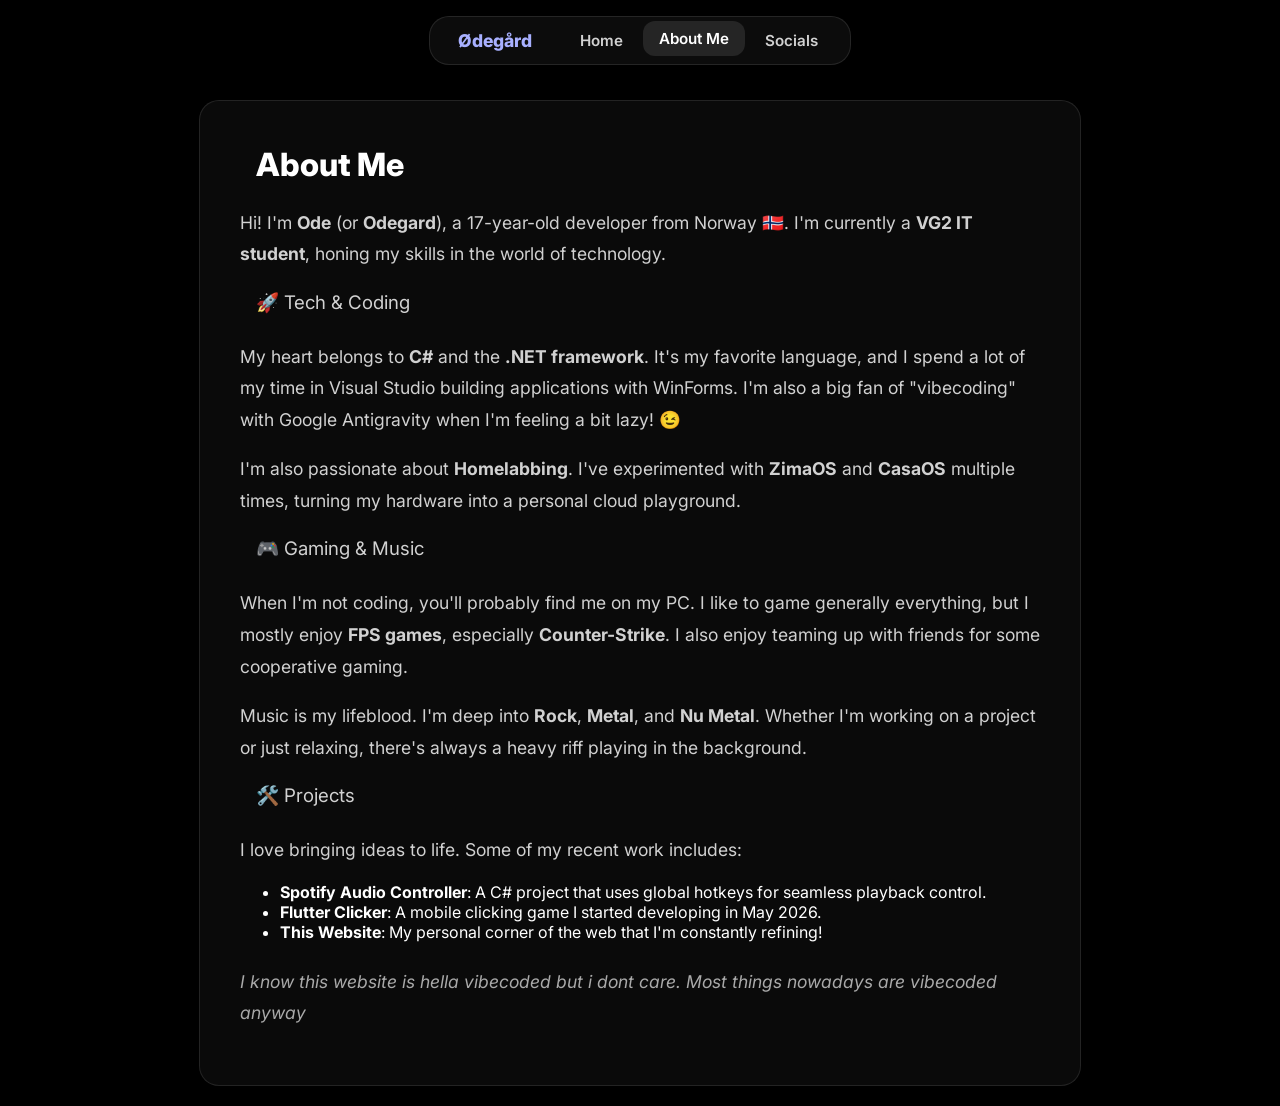
==== about/index.html @ 12e41455 "Initial commit" ====
<!DOCTYPE html>
<html lang="en">

<head>
  <meta charset="UTF-8">
  <meta name="viewport" content="width=device-width, initial-scale=1.0">
  <meta name="description" content="About Ødegård - Personal information and background.">
  <title>About Me | Ødegård</title>
  <link rel="stylesheet" href="../.assets/css/style.css">
</head>

<body>
  <div class="background-container">
    <div class="circle1"></div>
    <div class="circle2"></div>
    <div class="circle3"></div>
  </div>
  <!-- Navbar -->
  <div class="navbar">
    <div class="navbar-inner">
      <div class="navbar-brand">
        <a href="../">Ødegård</a>
      </div>
      <div class="navbar-links">
        <a href="../">Home</a>
        <a href="./" class="active">About Me</a>
        <a href="../socials/">Socials</a>
      </div>
    </div>
  </div>

  <div class="main-middle">
    <div class="content-box">
      <h2>About Me</h2>
      <p>
        Hi! I'm <strong>Ode</strong> (or <strong>Odegard</strong>), a 17-year-old developer from Norway 🇳🇴. I'm
        currently a <strong>VG2 IT student</strong>, honing my skills in the world of technology.
      </p>

      <h3>🚀 Tech & Coding</h3>
      <p>
        My heart belongs to <strong>C#</strong> and the <strong>.NET framework</strong>. It's my favorite language, and
        I spend a lot of my time in Visual Studio building applications with WinForms. I'm also a big fan of
        "vibecoding" with Google Antigravity when I'm feeling a bit lazy! 😉
      </p>
      <p>
        I'm also passionate about <strong>Homelabbing</strong>. I've experimented with <strong>ZimaOS</strong> and
        <strong>CasaOS</strong> multiple times, turning my hardware into a personal cloud playground.
      </p>

      <h3>🎮 Gaming & Music</h3>
      <p>
        When I'm not coding, you'll probably find me on my PC. I like to game generally everything, but I mostly enjoy <strong>FPS games</strong>, especially <strong>Counter-Strike</strong>. I also enjoy teaming up with friends for some cooperative gaming.
      </p>
      <p>
        Music is my lifeblood. I'm deep into <strong>Rock</strong>, <strong>Metal</strong>, and <strong>Nu Metal</strong>. Whether I'm working on a project or just relaxing, there's always a heavy riff playing in the background.
      </p>

      <h3>🛠️ Projects</h3>
      <p>
        I love bringing ideas to life. Some of my recent work includes:
      </p>
      <ul>
        <li><strong>Spotify Audio Controller</strong>: A C# project that uses global hotkeys for seamless playback
          control.</li>
        <li><strong>Flutter Clicker</strong>: A mobile clicking game I started developing in May 2026.</li>
        <li><strong>This Website</strong>: My personal corner of the web that I'm constantly refining!</li>
      </ul>

      <p style="margin-top: 24px; font-style: italic; opacity: 0.8;">
        I know this website is hella vibecoded but i dont care. Most things nowadays are vibecoded anyway
      </p>
    </div>
  </div>

  <button id="scrollToTopBtn" title="Go to top">&#8679;</button>
  <script>
    const scrollBtn = document.getElementById('scrollToTopBtn');
    window.onscroll = function () {
      if (document.body.scrollTop > 200 || document.documentElement.scrollTop > 200) {
        scrollBtn.style.display = "block";
        scrollBtn.classList.add("show");
      } else {
        scrollBtn.style.display = "none";
        scrollBtn.classList.remove("show");
      }
    };
    scrollBtn.onclick = function () {
      window.scrollTo({ top: 0, behavior: 'smooth' });
    };
  </script>
</body>

</html>
---- .assets/css/style.css ----
@import url('https://fonts.googleapis.com/css2?family=Inter:wght@400;600;800&display=swap');

/* ====== General Styles ====== */
body {
  margin: 0;
  padding: 0;
  font-family: 'Inter', sans-serif;
  color: white;
  background-color: #000;
  min-height: 100vh;
  overflow-x: hidden;
}

/* ====== FirstLogonAnim Background ====== */
.background-container {
  position: fixed;
  top: 0;
  left: 0;
  width: 100%;
  height: 100%;
  z-index: -1;
  overflow: hidden;
  background-color: #000;
}

@keyframes circle1Path {
  0% { transform: translate(0vw, 0vh); width: 30vw; height: 30vw; }
  100% { transform: translate(0vw, -35vh); width: 80vw; height: 80vw; }
}

@keyframes circle2Path {
  0% { transform: translate(0vw, 0vh); width: 20vw; height: 20vw; }
  100% { transform: translate(-45vw, -40vh); width: 80vw; height: 80vw; }
}

@keyframes circle3Path {
  0% { transform: translate(0vw, 0vh); width: 20vw; height: 20vw; }
  100% { transform: translate(-55vw, -80vh); width: 120vw; height: 120vw; }
}

@keyframes fadeCircleIn {
  0% { opacity: 0; }
  100% { opacity: 1; }
}

.circle1 {
  left: 30vw;
  top: 25vh;
  position: absolute;
  animation: circle1Path 12s infinite alternate, fadeCircleIn 1332ms ease-out;
  border-radius: 100vw;
  background: radial-gradient(50% 50% at 50% 50%, rgba(12, 119, 255, 0.3) 15.62%, rgba(12, 119, 255, 0) 100%);
}

.circle2 {
  left: 45vw;
  top: 30vh;
  position: absolute;
  animation: circle2Path 11.5s infinite alternate, fadeCircleIn 1332ms ease-out;
  border-radius: 100vw;
  background: radial-gradient(50% 50% at 50% 50%, rgba(0, 56, 255, 0.3) 15.62%, rgba(12, 119, 255, 0) 100%);
}

.circle3 {
  left: 35vw;
  top: 30vh;
  position: absolute;
  animation: circle3Path 15s infinite alternate, fadeCircleIn 1332ms ease-out;
  border-radius: 100vw;
  background: radial-gradient(50% 50% at 50% 50%, rgba(65, 56, 210, 0.5) 15.62%, rgba(65, 56, 210, 0) 100%);
}

a {
  text-decoration: none;
  color: white;
}

img {
  max-width: 100%;
  height: auto;
}

/* ====== Navbar ====== */
.navbar {
  position: fixed;
  top: 16px;
  left: 50%;
  transform: translateX(-50%);
  width: auto;
  min-width: 300px;
  z-index: 1000;
  background: none;
  box-sizing: border-box;
}

.navbar-inner {
  display: flex;
  flex-direction: row;
  align-items: center;
  justify-content: center;
  gap: 12px;
  background: rgba(20, 20, 20, 0.6);
  backdrop-filter: blur(10px);
  -webkit-backdrop-filter: blur(10px);
  box-shadow: 0 4px 30px rgba(0, 0, 0, 0.1);
  border: 1px solid rgba(255, 255, 255, 0.1);
  border-radius: 20px;
  padding: 6px 16px;
  height: auto;
  flex-wrap: nowrap;
  white-space: nowrap;
}

.navbar-brand a {
  font-size: 1.1em;
  color: #a8b0ff;
  font-weight: 800;
  margin-right: 8px;
  padding: 6px 12px;
  transition: transform 0.2s, color 0.2s;
  display: flex;
  align-items: center;
}

.navbar-brand a:hover {
  transform: scale(1.05);
  color: #fff;
}

.navbar-links a {
  font-size: 0.95em;
  color: #d1d1d1;
  font-weight: 600;
  border-radius: 12px;
  transition: background 0.3s, color 0.3s, transform 0.2s;
  padding: 8px 16px;
  display: inline-flex;
  align-items: center;
}

.navbar-links a:hover,
.navbar-links a.active {
  background-color: rgba(255, 255, 255, 0.1);
  color: #fff;
  transform: translateY(-2px);
}

/* ====== Main Content Centering ====== */
.main-middle {
  display: flex;
  flex-direction: column;
  align-items: center;
  justify-content: center;
  min-height: 100vh;
  text-align: center;
  width: 100%;
  padding-top: 80px; 
  box-sizing: border-box;
  animation: fadeIn 1s ease-out forwards;
}

@keyframes fadeIn {
  from { opacity: 0; transform: translateY(20px); }
  to { opacity: 1; transform: translateY(0); }
}

.main-middle h1 {
  font-size: 3em;
  font-weight: 800;
  margin-bottom: 12px;
  background: -webkit-linear-gradient(45deg, #fff, #a8b0ff);
  -webkit-background-clip: text;
  -webkit-text-fill-color: transparent;
}

.main-middle h2, .main-middle h3 {
  font-weight: 400;
  color: #d1d1d1;
  margin-bottom: 24px;
  max-width: 600px;
  line-height: 1.5;
  padding: 0 16px;
}

.content-box {
  background: rgba(20, 20, 20, 0.5);
  backdrop-filter: blur(10px);
  border: 1px solid rgba(255, 255, 255, 0.1);
  border-radius: 20px;
  padding: 40px;
  max-width: 800px;
  width: 90%;
  margin: 20px auto;
  text-align: left;
  box-shadow: 0 10px 30px rgba(0,0,0,0.3);
}

.content-box h2 {
  font-size: 2em;
  font-weight: 800;
  margin-top: 0;
  color: #fff;
  margin-bottom: 16px;
}

.content-box p {
  color: #d1d1d1;
  line-height: 1.8;
  font-size: 1.1em;
  margin-bottom: 16px;
}

/* ====== Circular Image ====== */
.circular_image {
  width: 220px;
  height: 220px;
  border-radius: 50%;
  overflow: hidden;
  display: inline-block;
  vertical-align: middle;
  border: 4px solid rgba(255,255,255,0.1);
  box-shadow: 0 8px 32px rgba(0,0,0,0.3);
  margin-bottom: 24px;
  transition: transform 0.4s ease;
}

.circular_image:hover {
  transform: scale(1.05) rotate(2deg);
  border-color: rgba(168, 176, 255, 0.4);
}

.circular_image img {
  width: 100%;
  height: 100%;
  object-fit: cover;
  display: block;
}

/* ====== Social Links ====== */
.social-links {
  display: grid;
  grid-template-columns: repeat(auto-fit, minmax(160px, 1fr));
  gap: 1.5rem;
  justify-content: center;
  align-items: stretch;
  width: 100%;
  max-width: 800px;
  box-sizing: border-box;
  padding: 24px;
}

.social-links a {
  background: rgba(30, 30, 30, 0.6);
  backdrop-filter: blur(5px);
  border: 1px solid rgba(255,255,255,0.05);
  border-radius: 20px;
  box-shadow: 0 4px 16px rgba(0,0,0,0.2);
  padding: 20px 16px;
  transition: all 0.3s cubic-bezier(0.25, 0.8, 0.25, 1);
  display: flex;
  flex-direction: column;
  align-items: center;
  justify-content: center;
  height: 150px; 
}

.social-links a:hover {
  transform: translateY(-8px);
  box-shadow: 0 12px 24px rgba(0,0,0,0.4);
  background: rgba(50, 50, 50, 0.8);
  border-color: rgba(255,255,255,0.2);
}

.social-links a svg {
  width: 48px;
  height: 48px;
  margin-bottom: 12px;
  fill: white;
  transition: transform 0.3s ease;
}

.social-links a:hover svg {
  transform: scale(1.1);
}

.social-links a h3 {
  margin: 0;
  font-size: 1.1em;
  font-weight: 600;
  color: white;
  text-align: center;
  padding: 0;
}

.social-links a p {
  margin: 6px 0 0 0;
  font-size: 0.85em;
  color: #a8b0ff;
  opacity: 0.8;
}

/* ====== Scroll To Top Button ====== */
#scrollToTopBtn {
  display: none;
  position: fixed;
  bottom: 32px;
  right: 32px;
  z-index: 999;
  font-size: 1.5em;
  background: rgba(78, 84, 200, 0.8);
  backdrop-filter: blur(5px);
  color: white;
  border: 1px solid rgba(255,255,255,0.2);
  border-radius: 50%;
  width: 56px;
  height: 56px;
  cursor: pointer;
  box-shadow: 0 4px 16px rgba(0,0,0,0.3);
  transition: all 0.3s;
  animation: none;
}

#scrollToTopBtn:hover {
  background: rgba(78, 84, 200, 1);
  transform: translateY(-4px);
}

#scrollToTopBtn.show {
  animation: bounce-in 0.5s;
}

/* ====== Responsive Design ====== */
@media (max-width: 600px) {
  .navbar {
    top: 8px;
    width: 95%;
    min-width: 0;
  }
  .navbar-inner {
    gap: 4px;
    padding: 6px 8px;
    font-size: 0.85em;
  }
  .navbar-links a {
    padding: 6px 8px;
  }
  .main-middle h1 {
    font-size: 2.2em;
  }
  .circular_image {
    width: 160px;
    height: 160px;
  }
  .social-links {
    grid-template-columns: repeat(2, 1fr);
    gap: 1rem;
    padding: 16px;
  }
  .social-links a {
    height: 130px;
    padding: 12px;
  }
  .social-links a svg {
    width: 36px;
    height: 36px;
  }
  .social-links a h3 {
    font-size: 0.95em;
  }
}

/* ====== Animations ====== */
@keyframes bounce-in {
  0%   { transform: scale(0.5); opacity: 0; }
  60%  { transform: scale(1.2); opacity: 1; }
  80%  { transform: scale(0.95); }
  100% { transform: scale(1); }
}
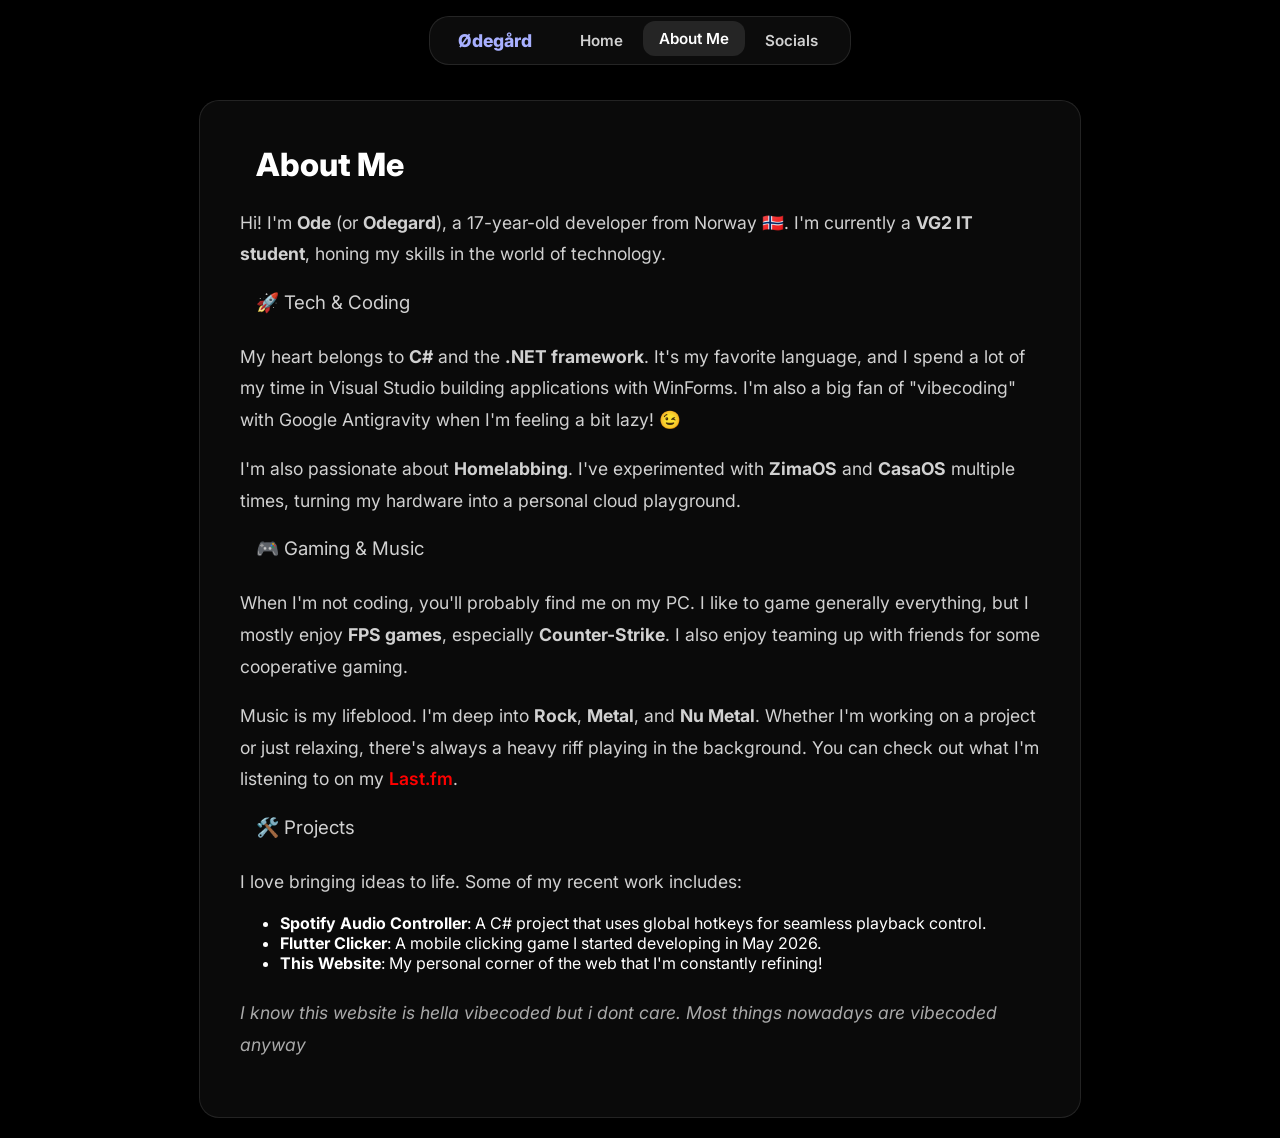
==== commit 9dd2ab56: "Add Last.fm link to About Me page" ====
--- a/about/index.html
+++ b/about/index.html
@@ -53,7 +53,7 @@
         When I'm not coding, you'll probably find me on my PC. I like to game generally everything, but I mostly enjoy <strong>FPS games</strong>, especially <strong>Counter-Strike</strong>. I also enjoy teaming up with friends for some cooperative gaming.
       </p>
       <p>
-        Music is my lifeblood. I'm deep into <strong>Rock</strong>, <strong>Metal</strong>, and <strong>Nu Metal</strong>. Whether I'm working on a project or just relaxing, there's always a heavy riff playing in the background.
+        Music is my lifeblood. I'm deep into <strong>Rock</strong>, <strong>Metal</strong>, and <strong>Nu Metal</strong>. Whether I'm working on a project or just relaxing, there's always a heavy riff playing in the background. You can check out what I'm listening to on my <a href="https://www.last.fm/user/OdegardXD" target="_blank" style="color: #ff0000; text-decoration: none; font-weight: 600;">Last.fm</a>.
       </p>
 
       <h3>🛠️ Projects</h3>
--- a/.assets/css/style.css
+++ b/.assets/css/style.css
@@ -233,6 +233,7 @@
   width: 100%;
   height: 100%;
   object-fit: cover;
+  object-position: center 35%;
   display: block;
 }
 
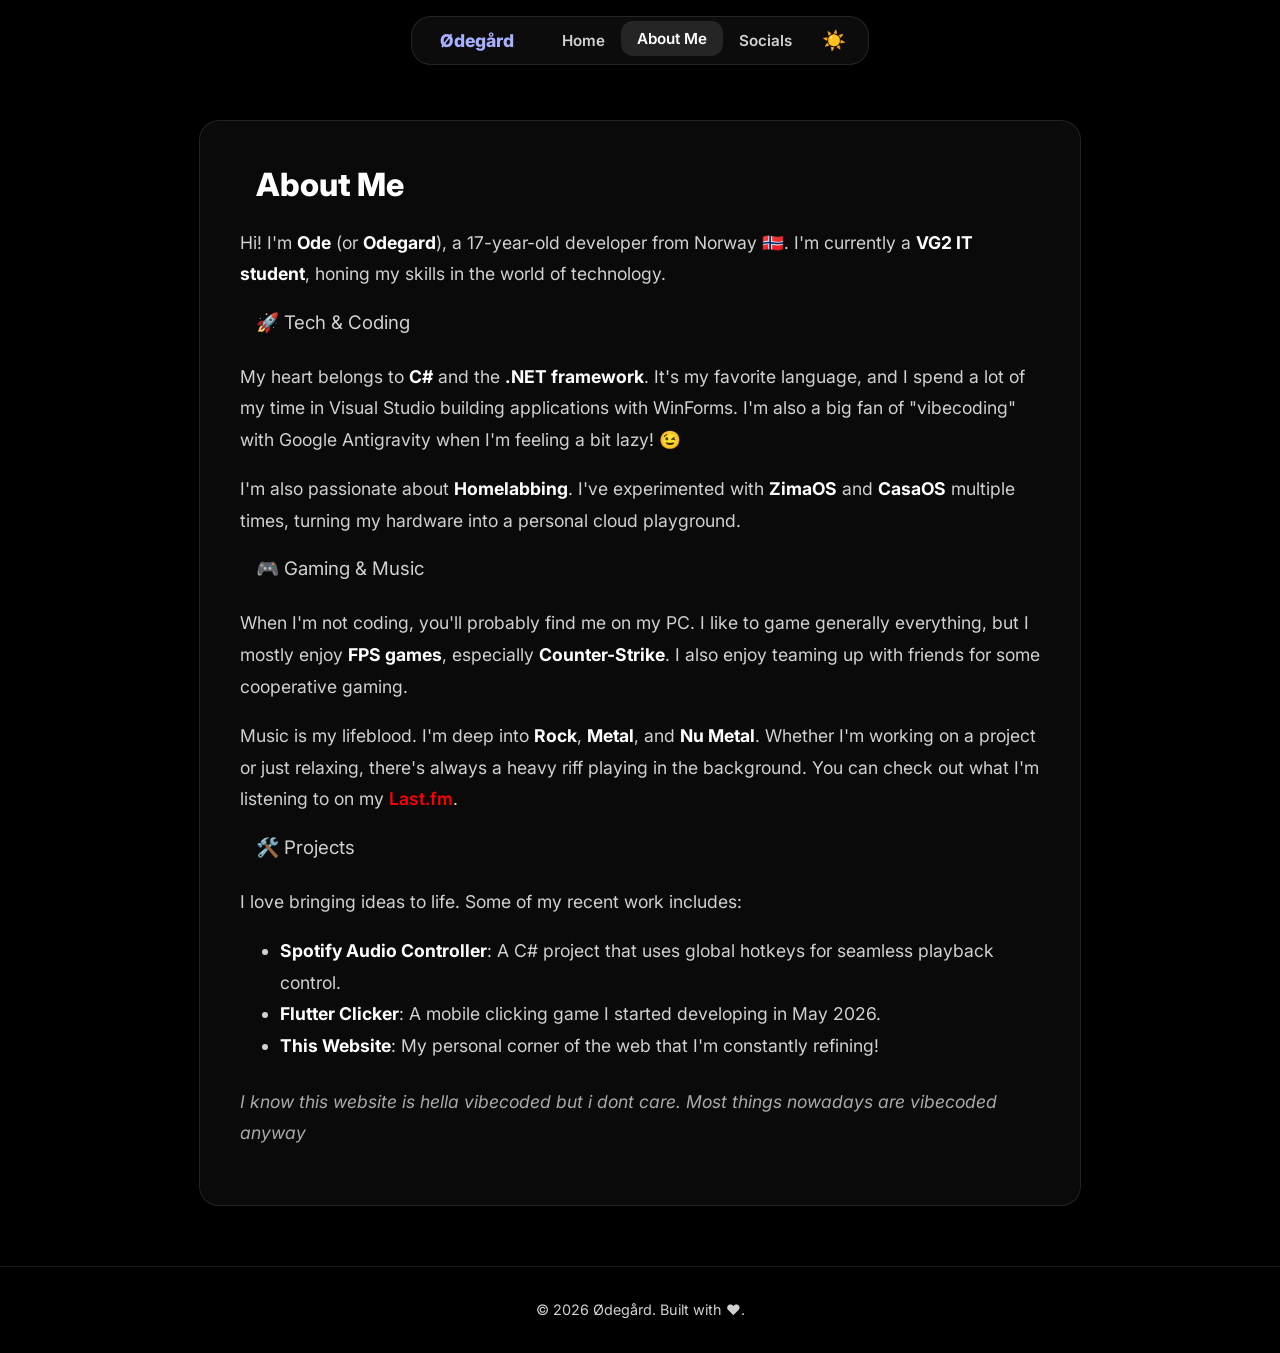
==== commit 65647dea: "UI Updates: Light/Dark mode, SVG icons, and homepage improvements" ====
--- a/about/index.html
+++ b/about/index.html
@@ -5,6 +5,12 @@
   <meta charset="UTF-8">
   <meta name="viewport" content="width=device-width, initial-scale=1.0">
   <meta name="description" content="About Ødegård - Personal information and background.">
+  <!-- Open Graph Meta Tags -->
+  <meta property="og:title" content="About Me | Ødegård" />
+  <meta property="og:description" content="Learn more about Ode, a 17-year-old developer from Norway." />
+  <meta property="og:type" content="website" />
+  <meta property="og:url" content="https://odegardxd.github.io/about/" />
+  <!-- End Open Graph -->
   <title>About Me | Ødegård</title>
   <link rel="stylesheet" href="../.assets/css/style.css">
 </head>
@@ -23,8 +29,9 @@
       </div>
       <div class="navbar-links">
         <a href="../">Home</a>
-        <a href="./" class="active">About Me</a>
+        <a href="./" aria-current="page">About Me</a>
         <a href="../socials/">Socials</a>
+        <button id="theme-toggle" aria-label="Toggle dark/light mode">☀️</button>
       </div>
     </div>
   </div>
@@ -73,22 +80,15 @@
     </div>
   </div>
 
-  <button id="scrollToTopBtn" title="Go to top">&#8679;</button>
-  <script>
-    const scrollBtn = document.getElementById('scrollToTopBtn');
-    window.onscroll = function () {
-      if (document.body.scrollTop > 200 || document.documentElement.scrollTop > 200) {
-        scrollBtn.style.display = "block";
-        scrollBtn.classList.add("show");
-      } else {
-        scrollBtn.style.display = "none";
-        scrollBtn.classList.remove("show");
-      }
-    };
-    scrollBtn.onclick = function () {
-      window.scrollTo({ top: 0, behavior: 'smooth' });
-    };
-  </script>
+  <footer>
+    <p>&copy; 2026 Ødegård. Built with ❤️.</p>
+  </footer>
+
+  <button id="scrollToTopBtn" title="Go to top" aria-label="Go to top">
+    <svg viewBox="0 0 24 24" fill="none" stroke="currentColor" stroke-width="2.5" stroke-linecap="round" stroke-linejoin="round" style="width: 24px; height: 24px; vertical-align: middle;"><path d="M12 19V5M5 12l7-7 7 7"/></svg>
+  </button>
+  
+  <script src="../.assets/js/main.js"></script>
 </body>
 
 </html>
--- a/.assets/css/style.css
+++ b/.assets/css/style.css
@@ -1,14 +1,74 @@
 @import url('https://fonts.googleapis.com/css2?family=Inter:wght@400;600;800&display=swap');
+
+:root {
+  /* Dark Theme (Default) */
+  --bg-color: #000;
+  --text-color: #fff;
+  --text-secondary: #d1d1d1;
+  --accent-color: #a8b0ff;
+  --h1-gradient: -webkit-linear-gradient(45deg, #fff, #a8b0ff);
+  
+  --nav-bg: rgba(20, 20, 20, 0.6);
+  --nav-border: rgba(255, 255, 255, 0.1);
+  --nav-link-hover-bg: rgba(255, 255, 255, 0.1);
+  --nav-brand-color: #a8b0ff;
+  
+  --card-bg: rgba(20, 20, 20, 0.5);
+  --card-border: rgba(255, 255, 255, 0.1);
+  
+  --social-card-bg: rgba(30, 30, 30, 0.6);
+  --social-card-hover-bg: rgba(50, 50, 50, 0.8);
+  --svg-fill: #fff;
+  
+  --scroll-btn-bg: rgba(78, 84, 200, 0.8);
+  --scroll-btn-hover-bg: rgba(78, 84, 200, 1);
+  
+  --circle1-color: rgba(12, 119, 255, 0.3);
+  --circle2-color: rgba(0, 56, 255, 0.3);
+  --circle3-color: rgba(65, 56, 210, 0.5);
+  
+  --footer-border: rgba(255, 255, 255, 0.1);
+}
+
+.light-theme {
+  --bg-color: #f4f4f9;
+  --text-color: #1a1a1a;
+  --text-secondary: #4a4a4a;
+  --accent-color: #4e54c8;
+  --h1-gradient: -webkit-linear-gradient(45deg, #1a1a1a, #4e54c8);
+  
+  --nav-bg: rgba(255, 255, 255, 0.7);
+  --nav-border: rgba(0, 0, 0, 0.1);
+  --nav-link-hover-bg: rgba(0, 0, 0, 0.05);
+  --nav-brand-color: #4e54c8;
+  
+  --card-bg: rgba(255, 255, 255, 0.7);
+  --card-border: rgba(0, 0, 0, 0.1);
+  
+  --social-card-bg: rgba(255, 255, 255, 0.8);
+  --social-card-hover-bg: rgba(240, 240, 245, 1);
+  --svg-fill: #1a1a1a;
+  
+  --scroll-btn-bg: rgba(78, 84, 200, 0.9);
+  --scroll-btn-hover-bg: rgba(78, 84, 200, 1);
+  
+  --circle1-color: rgba(12, 119, 255, 0.15);
+  --circle2-color: rgba(0, 56, 255, 0.15);
+  --circle3-color: rgba(65, 56, 210, 0.2);
+  
+  --footer-border: rgba(0, 0, 0, 0.1);
+}
 
 /* ====== General Styles ====== */
 body {
   margin: 0;
   padding: 0;
   font-family: 'Inter', sans-serif;
-  color: white;
-  background-color: #000;
+  color: var(--text-color);
+  background-color: var(--bg-color);
   min-height: 100vh;
   overflow-x: hidden;
+  transition: background-color 0.3s ease, color 0.3s ease;
 }
 
 /* ====== FirstLogonAnim Background ====== */
@@ -20,7 +80,8 @@
   height: 100%;
   z-index: -1;
   overflow: hidden;
-  background-color: #000;
+  background-color: var(--bg-color);
+  transition: background-color 0.3s ease;
 }
 
 @keyframes circle1Path {
@@ -49,7 +110,8 @@
   position: absolute;
   animation: circle1Path 12s infinite alternate, fadeCircleIn 1332ms ease-out;
   border-radius: 100vw;
-  background: radial-gradient(50% 50% at 50% 50%, rgba(12, 119, 255, 0.3) 15.62%, rgba(12, 119, 255, 0) 100%);
+  background: radial-gradient(50% 50% at 50% 50%, var(--circle1-color) 15.62%, transparent 100%);
+  transition: background 0.3s ease;
 }
 
 .circle2 {
@@ -58,7 +120,8 @@
   position: absolute;
   animation: circle2Path 11.5s infinite alternate, fadeCircleIn 1332ms ease-out;
   border-radius: 100vw;
-  background: radial-gradient(50% 50% at 50% 50%, rgba(0, 56, 255, 0.3) 15.62%, rgba(12, 119, 255, 0) 100%);
+  background: radial-gradient(50% 50% at 50% 50%, var(--circle2-color) 15.62%, transparent 100%);
+  transition: background 0.3s ease;
 }
 
 .circle3 {
@@ -67,12 +130,14 @@
   position: absolute;
   animation: circle3Path 15s infinite alternate, fadeCircleIn 1332ms ease-out;
   border-radius: 100vw;
-  background: radial-gradient(50% 50% at 50% 50%, rgba(65, 56, 210, 0.5) 15.62%, rgba(65, 56, 210, 0) 100%);
+  background: radial-gradient(50% 50% at 50% 50%, var(--circle3-color) 15.62%, transparent 100%);
+  transition: background 0.3s ease;
 }
 
 a {
   text-decoration: none;
-  color: white;
+  color: var(--text-color);
+  transition: color 0.3s ease;
 }
 
 img {
@@ -99,21 +164,22 @@
   align-items: center;
   justify-content: center;
   gap: 12px;
-  background: rgba(20, 20, 20, 0.6);
+  background: var(--nav-bg);
   backdrop-filter: blur(10px);
   -webkit-backdrop-filter: blur(10px);
   box-shadow: 0 4px 30px rgba(0, 0, 0, 0.1);
-  border: 1px solid rgba(255, 255, 255, 0.1);
+  border: 1px solid var(--nav-border);
   border-radius: 20px;
   padding: 6px 16px;
   height: auto;
   flex-wrap: nowrap;
   white-space: nowrap;
+  transition: background 0.3s ease, border-color 0.3s ease;
 }
 
 .navbar-brand a {
   font-size: 1.1em;
-  color: #a8b0ff;
+  color: var(--nav-brand-color);
   font-weight: 800;
   margin-right: 8px;
   padding: 6px 12px;
@@ -124,12 +190,17 @@
 
 .navbar-brand a:hover {
   transform: scale(1.05);
-  color: #fff;
+  color: var(--text-color);
+}
+
+.navbar-links {
+  display: flex;
+  align-items: center;
 }
 
 .navbar-links a {
   font-size: 0.95em;
-  color: #d1d1d1;
+  color: var(--text-secondary);
   font-weight: 600;
   border-radius: 12px;
   transition: background 0.3s, color 0.3s, transform 0.2s;
@@ -139,10 +210,33 @@
 }
 
 .navbar-links a:hover,
-.navbar-links a.active {
-  background-color: rgba(255, 255, 255, 0.1);
-  color: #fff;
+.navbar-links a[aria-current="page"] {
+  background-color: var(--nav-link-hover-bg);
+  color: var(--text-color);
   transform: translateY(-2px);
+}
+
+/* Theme Toggle Button */
+#theme-toggle {
+  background: none;
+  border: none;
+  cursor: pointer;
+  font-size: 1.2em;
+  padding: 6px;
+  margin-left: 8px;
+  border-radius: 50%;
+  transition: transform 0.2s;
+  display: flex;
+  align-items: center;
+  justify-content: center;
+}
+#theme-toggle:hover {
+  transform: scale(1.1);
+  background-color: var(--nav-link-hover-bg);
+}
+#theme-toggle:focus-visible {
+  outline: 2px solid var(--accent-color);
+  outline-offset: 2px;
 }
 
 /* ====== Main Content Centering ====== */
@@ -151,10 +245,11 @@
   flex-direction: column;
   align-items: center;
   justify-content: center;
-  min-height: 100vh;
+  min-height: calc(100vh - 60px); /* minus footer approx height */
   text-align: center;
   width: 100%;
-  padding-top: 80px; 
+  padding-top: 100px;
+  padding-bottom: 40px;
   box-sizing: border-box;
   animation: fadeIn 1s ease-out forwards;
 }
@@ -168,14 +263,15 @@
   font-size: 3em;
   font-weight: 800;
   margin-bottom: 12px;
-  background: -webkit-linear-gradient(45deg, #fff, #a8b0ff);
+  background: var(--h1-gradient);
   -webkit-background-clip: text;
   -webkit-text-fill-color: transparent;
+  transition: background 0.3s ease;
 }
 
 .main-middle h2, .main-middle h3 {
   font-weight: 400;
-  color: #d1d1d1;
+  color: var(--text-secondary);
   margin-bottom: 24px;
   max-width: 600px;
   line-height: 1.5;
@@ -183,9 +279,9 @@
 }
 
 .content-box {
-  background: rgba(20, 20, 20, 0.5);
+  background: var(--card-bg);
   backdrop-filter: blur(10px);
-  border: 1px solid rgba(255, 255, 255, 0.1);
+  border: 1px solid var(--card-border);
   border-radius: 20px;
   padding: 40px;
   max-width: 800px;
@@ -193,21 +289,50 @@
   margin: 20px auto;
   text-align: left;
   box-shadow: 0 10px 30px rgba(0,0,0,0.3);
+  transition: background 0.3s ease, border-color 0.3s ease;
 }
 
 .content-box h2 {
   font-size: 2em;
   font-weight: 800;
   margin-top: 0;
-  color: #fff;
+  color: var(--text-color);
   margin-bottom: 16px;
 }
 
 .content-box p {
-  color: #d1d1d1;
+  color: var(--text-secondary);
   line-height: 1.8;
   font-size: 1.1em;
   margin-bottom: 16px;
+}
+
+.content-box ul {
+  color: var(--text-secondary);
+  line-height: 1.8;
+  font-size: 1.1em;
+  margin-bottom: 16px;
+}
+
+.content-box strong {
+  color: var(--text-color);
+}
+
+.btn-primary {
+  display: inline-block;
+  background: var(--nav-bg);
+  border: 1px solid var(--nav-border);
+  color: var(--text-color);
+  padding: 10px 20px;
+  border-radius: 12px;
+  font-weight: 600;
+  transition: background 0.3s, transform 0.2s;
+  margin-top: 10px;
+  backdrop-filter: blur(5px);
+}
+.btn-primary:hover {
+  background: var(--nav-link-hover-bg);
+  transform: translateY(-2px);
 }
 
 /* ====== Circular Image ====== */
@@ -218,15 +343,15 @@
   overflow: hidden;
   display: inline-block;
   vertical-align: middle;
-  border: 4px solid rgba(255,255,255,0.1);
+  border: 4px solid var(--card-border);
   box-shadow: 0 8px 32px rgba(0,0,0,0.3);
   margin-bottom: 24px;
-  transition: transform 0.4s ease;
+  transition: transform 0.4s ease, border-color 0.4s ease;
 }
 
 .circular_image:hover {
   transform: scale(1.05) rotate(2deg);
-  border-color: rgba(168, 176, 255, 0.4);
+  border-color: var(--accent-color);
 }
 
 .circular_image img {
@@ -251,9 +376,9 @@
 }
 
 .social-links a {
-  background: rgba(30, 30, 30, 0.6);
+  background: var(--social-card-bg);
   backdrop-filter: blur(5px);
-  border: 1px solid rgba(255,255,255,0.05);
+  border: 1px solid var(--card-border);
   border-radius: 20px;
   box-shadow: 0 4px 16px rgba(0,0,0,0.2);
   padding: 20px 16px;
@@ -268,16 +393,16 @@
 .social-links a:hover {
   transform: translateY(-8px);
   box-shadow: 0 12px 24px rgba(0,0,0,0.4);
-  background: rgba(50, 50, 50, 0.8);
-  border-color: rgba(255,255,255,0.2);
+  background: var(--social-card-hover-bg);
+  border-color: var(--accent-color);
 }
 
 .social-links a svg {
   width: 48px;
   height: 48px;
   margin-bottom: 12px;
-  fill: white;
-  transition: transform 0.3s ease;
+  fill: var(--svg-fill);
+  transition: transform 0.3s ease, fill 0.3s ease;
 }
 
 .social-links a:hover svg {
@@ -288,7 +413,7 @@
   margin: 0;
   font-size: 1.1em;
   font-weight: 600;
-  color: white;
+  color: var(--text-color);
   text-align: center;
   padding: 0;
 }
@@ -296,9 +421,68 @@
 .social-links a p {
   margin: 6px 0 0 0;
   font-size: 0.85em;
-  color: #a8b0ff;
+  color: var(--accent-color);
   opacity: 0.8;
 }
+
+/* ====== Projects Grid ====== */
+.projects-grid {
+  display: grid;
+  grid-template-columns: repeat(auto-fit, minmax(250px, 1fr));
+  gap: 20px;
+  margin-top: 20px;
+}
+
+.project-card {
+  background: var(--card-bg);
+  border: 1px solid var(--card-border);
+  border-radius: 16px;
+  padding: 20px;
+  transition: transform 0.3s ease, border-color 0.3s ease;
+  display: flex;
+  flex-direction: column;
+  align-items: center;
+  text-align: center;
+  text-decoration: none;
+}
+
+.project-card:hover {
+  transform: translateY(-4px);
+  border-color: var(--accent-color);
+}
+
+.project-card h3 {
+  color: var(--text-color);
+  margin-top: 0;
+  margin-bottom: 8px;
+  font-weight: 600;
+  font-size: 1.2em;
+}
+
+.project-card p {
+  font-size: 0.9em;
+  margin-bottom: 0;
+}
+
+
+/* ====== Footer ====== */
+footer {
+  width: 100%;
+  text-align: center;
+  padding: 20px 0;
+  border-top: 1px solid var(--footer-border);
+  color: var(--text-secondary);
+  font-size: 0.9em;
+  margin-top: auto;
+  backdrop-filter: blur(5px);
+}
+footer a {
+  color: var(--accent-color);
+}
+footer a:hover {
+  text-decoration: underline;
+}
+
 
 /* ====== Scroll To Top Button ====== */
 #scrollToTopBtn {
@@ -307,22 +491,29 @@
   bottom: 32px;
   right: 32px;
   z-index: 999;
-  font-size: 1.5em;
-  background: rgba(78, 84, 200, 0.8);
-  backdrop-filter: blur(5px);
+  background: var(--scroll-btn-bg);
+  backdrop-filter: blur(8px);
   color: white;
-  border: 1px solid rgba(255,255,255,0.2);
-  border-radius: 50%;
-  width: 56px;
-  height: 56px;
+  border: 1px solid var(--accent-color);
+  border-radius: 16px;
+  width: 50px;
+  height: 50px;
   cursor: pointer;
-  box-shadow: 0 4px 16px rgba(0,0,0,0.3);
-  transition: all 0.3s;
+  box-shadow: 0 4px 16px rgba(0,0,0,0.4), 0 0 10px rgba(168, 176, 255, 0.2);
+  transition: all 0.3s cubic-bezier(0.25, 0.8, 0.25, 1);
   animation: none;
+  padding: 0;
+  display: flex;
+  align-items: center;
+  justify-content: center;
+}
+#scrollToTopBtn:focus-visible {
+  outline: 2px solid var(--accent-color);
+  outline-offset: 4px;
 }
 
 #scrollToTopBtn:hover {
-  background: rgba(78, 84, 200, 1);
+  background: var(--scroll-btn-hover-bg);
   transform: translateY(-4px);
 }
 
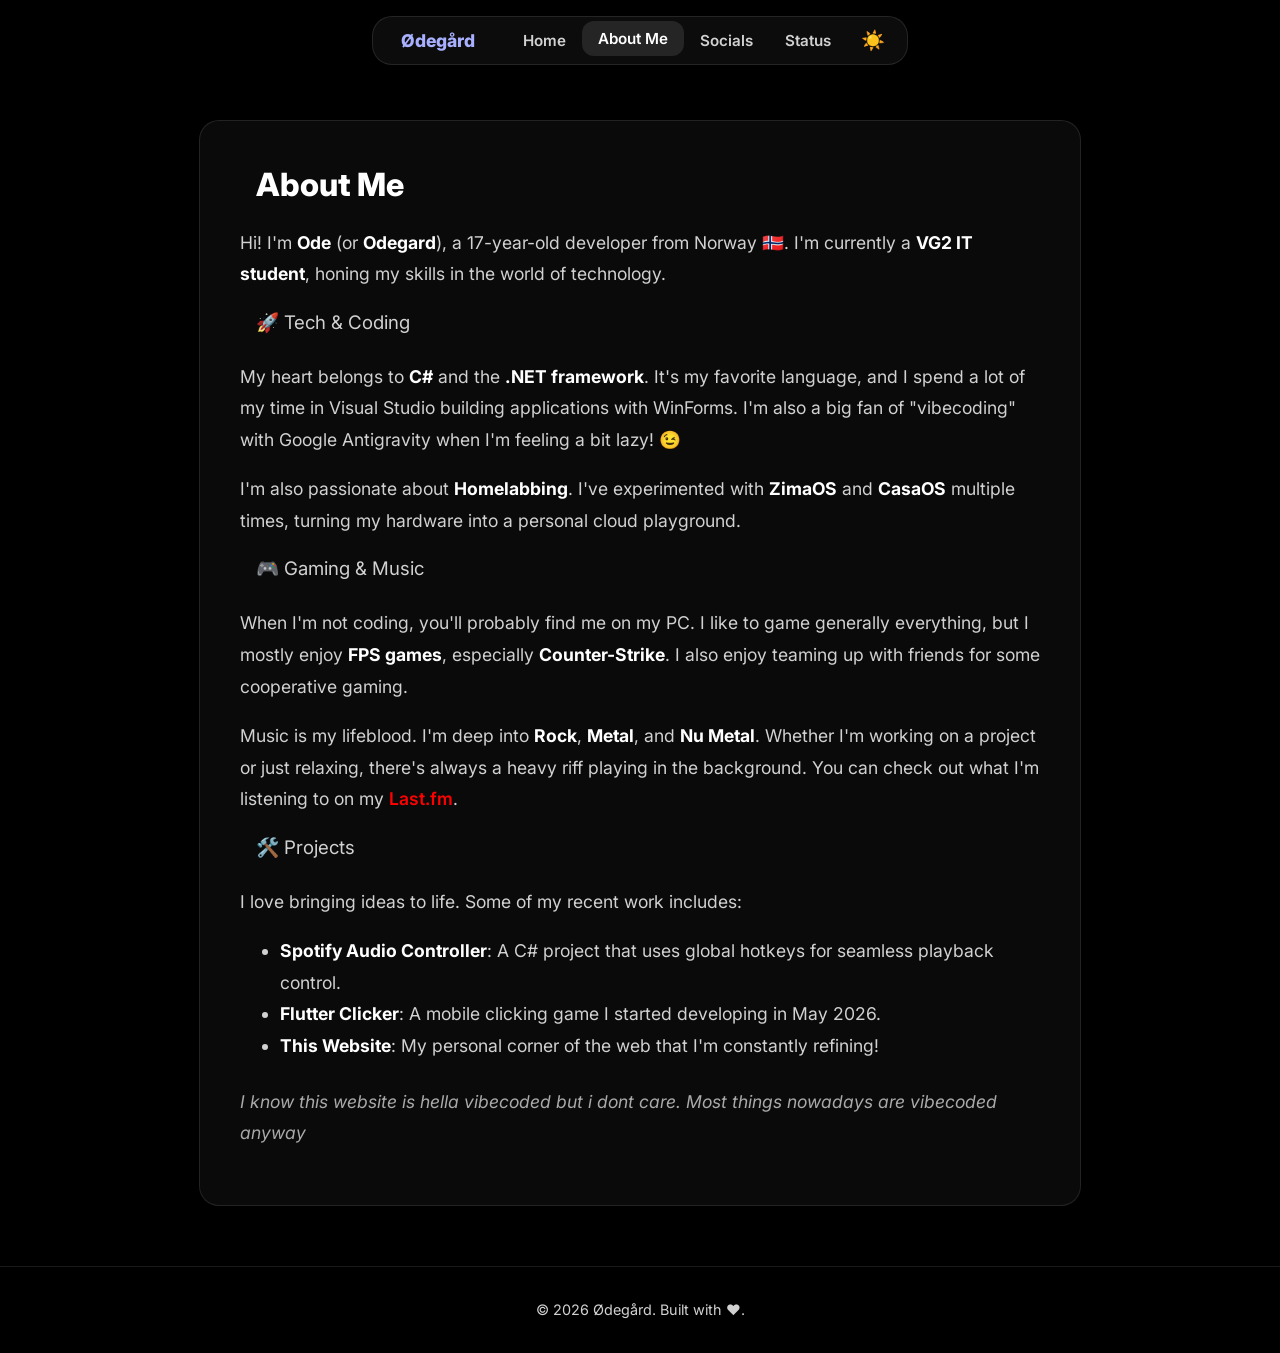
==== commit 816696bf: "added status page (spoilers i dont know if it works)" ====
--- a/about/index.html
+++ b/about/index.html
@@ -31,6 +31,7 @@
         <a href="../">Home</a>
         <a href="./" aria-current="page">About Me</a>
         <a href="../socials/">Socials</a>
+        <a href="../status/">Status</a>
         <button id="theme-toggle" aria-label="Toggle dark/light mode">☀️</button>
       </div>
     </div>
--- a/.assets/css/style.css
+++ b/.assets/css/style.css
@@ -522,42 +522,79 @@
 }
 
 /* ====== Responsive Design ====== */
+@media (max-width: 768px) {
+  .content-box {
+    padding: 30px;
+    width: 85%;
+  }
+  .main-middle {
+    padding-top: 100px;
+  }
+}
+
 @media (max-width: 600px) {
   .navbar {
-    top: 8px;
-    width: 95%;
+    top: 12px;
+    width: 92%;
     min-width: 0;
   }
   .navbar-inner {
-    gap: 4px;
-    padding: 6px 8px;
-    font-size: 0.85em;
+    gap: 8px;
+    padding: 8px 12px;
+    font-size: 0.9em;
+  }
+  .navbar-brand {
+    display: none;
   }
   .navbar-links a {
-    padding: 6px 8px;
+    padding: 6px 10px;
   }
   .main-middle h1 {
-    font-size: 2.2em;
+    font-size: 2em;
+    padding: 0 16px;
+  }
+  .main-middle h2, .main-middle h3 {
+    font-size: 1.05em;
+    padding: 0 20px;
+  }
+  .content-box {
+    padding: 24px 20px;
+    width: 90%;
+    margin: 10px auto;
+  }
+  .content-box h2 {
+    font-size: 1.6em;
+  }
+  .content-box p {
+    font-size: 1.05em;
   }
   .circular_image {
-    width: 160px;
-    height: 160px;
+    width: 150px;
+    height: 150px;
   }
   .social-links {
-    grid-template-columns: repeat(2, 1fr);
-    gap: 1rem;
+    grid-template-columns: 1fr;
+    gap: 1.2rem;
+    padding: 16px 20px;
+  }
+  .social-links a {
+    height: 120px;
     padding: 16px;
   }
-  .social-links a {
-    height: 130px;
-    padding: 12px;
-  }
   .social-links a svg {
-    width: 36px;
-    height: 36px;
+    width: 40px;
+    height: 40px;
+    margin-bottom: 8px;
   }
   .social-links a h3 {
-    font-size: 0.95em;
+    font-size: 1.1em;
+  }
+  #scrollToTopBtn {
+    bottom: 20px;
+    right: 20px;
+    width: 48px;
+    height: 48px;
+    font-size: 1.2em;
   }
 }
 
